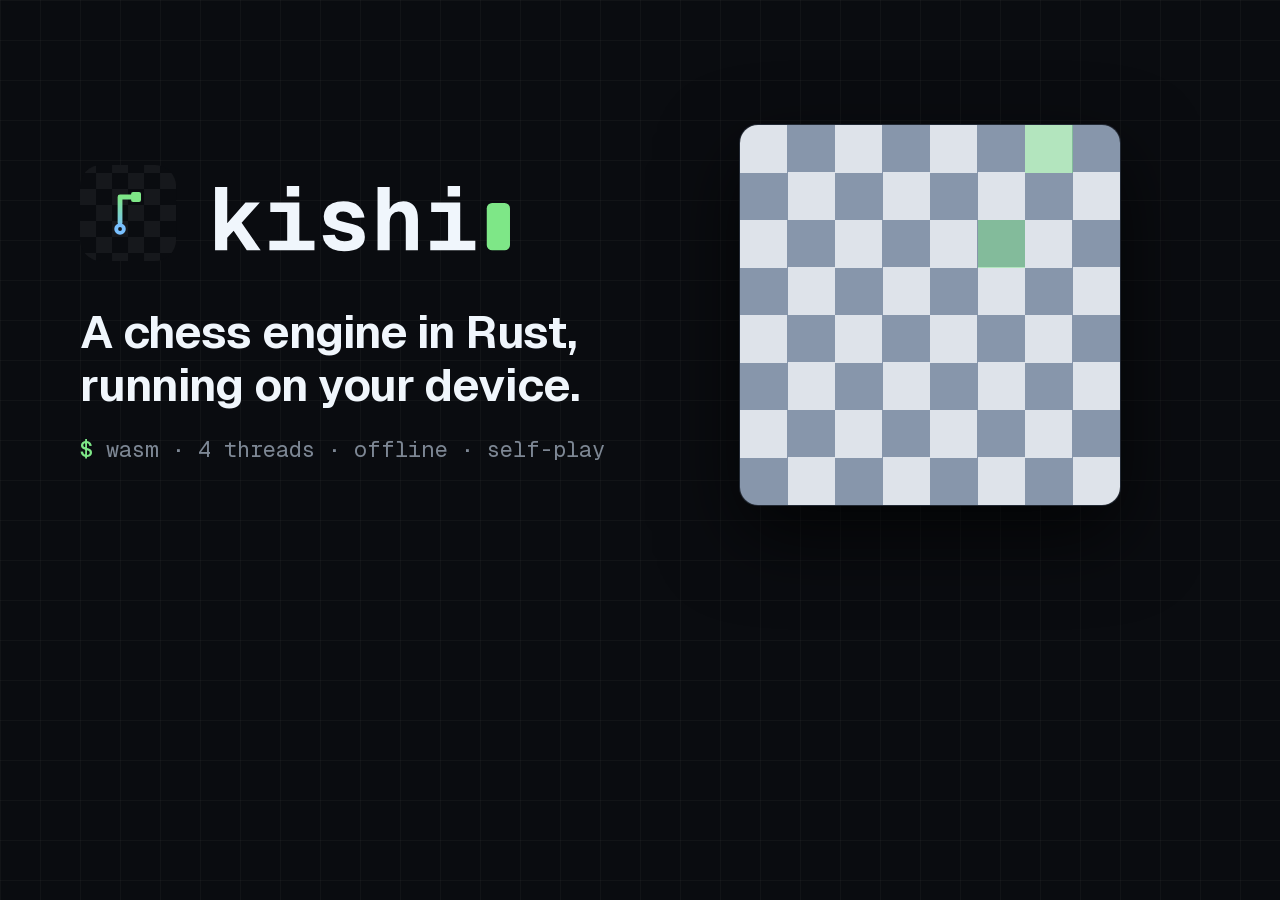
==== scripts/og.html @ 0c4dda13 "A new look: the knight's-move icon, a mono wordmark, and a dev-tool UI Brand: the icon is a knight's" ====
<!doctype html>
<!-- The social card, web/og.png: render at 1200x630, e.g. with headless Chrome. -->
<html><head><meta charset="utf-8"><style>
@font-face { font-family: Geist; src: url(../web/fonts/Geist-Variable.woff2); font-weight: 100 900; }
@font-face { font-family: "Geist Mono"; src: url(../web/fonts/GeistMono-Variable.woff2); font-weight: 100 900; }
html, body { margin: 0; width: 1200px; height: 630px; overflow: hidden; }
body {
  background: #0a0c10;
  background-image: linear-gradient(rgba(255,255,255,.03) 1px, transparent 1px), linear-gradient(90deg, rgba(255,255,255,.03) 1px, transparent 1px);
  background-size: 40px 40px;
  color: #c5ccd6; font-family: Geist, sans-serif;
  display: flex; align-items: center; gap: 64px; padding: 0 80px; box-sizing: border-box;
}
.left { flex: 1; }
.lockup { height: 96px; }
h1 { font-size: 46px; line-height: 1.15; letter-spacing: -0.02em; color: #f0f6fc; margin: 40px 0 0; font-weight: 650; }
p { font: 22px/1.4 "Geist Mono", monospace; color: #7d8794; margin: 22px 0 0; }
p b { color: #7ee787; font-weight: 500; }
.board { width: 380px; height: 380px; border-radius: 18px; overflow: hidden; flex: none;
  background: repeating-conic-gradient(#8796ab 0 25%, #dee3ea 0 50%) 0 0 / 25% 25%;
  box-shadow: 0 0 0 1px #222934, 0 30px 80px rgba(0,0,0,.7); position: relative; }
.board i { position: absolute; width: 12.5%; height: 12.5%; background-size: cover; }
.board .m { position: absolute; width: 12.5%; height: 12.5%; background: rgba(126,231,135,.45); }
</style></head><body>
<div class="left">
  <img class="lockup" src="../docs/brand/kishi-lockup-light.svg" alt="">
  <h1>A chess engine in Rust,<br>running on your device.</h1>
  <p><b>$</b> wasm · 4 threads · offline · self-play</p>
</div>
<div class="board" id="b"></div>
<script>
// The Italian Game after 4...Nf6, Kishi to move.
const fen = 'r1bqk2r/pppp1ppp/2n2n2/2b1p3/2B1P3/2NP1N2/PPP2PPP/R1BQK2R';
const b = document.getElementById('b');
for (const [sq] of [['f6'], ['g8']]) {
  const m = document.createElement('div'); m.className = 'm';
  m.style.left = (sq.charCodeAt(0) - 97) * 12.5 + '%'; m.style.top = (8 - sq[1]) * 12.5 + '%'; b.append(m);
}
fen.split('/').forEach((row, r) => { let f = 0; for (const c of row) {
  if (/\d/.test(c)) { f += +c; continue; }
  const i = document.createElement('i');
  i.style.backgroundImage = `url(../web/pieces/${c === c.toUpperCase() ? 'w' : 'b'}${c.toUpperCase()}.svg)`;
  i.style.left = f * 12.5 + '%'; i.style.top = r * 12.5 + '%'; b.append(i); f++; } });
</script>
</body></html>
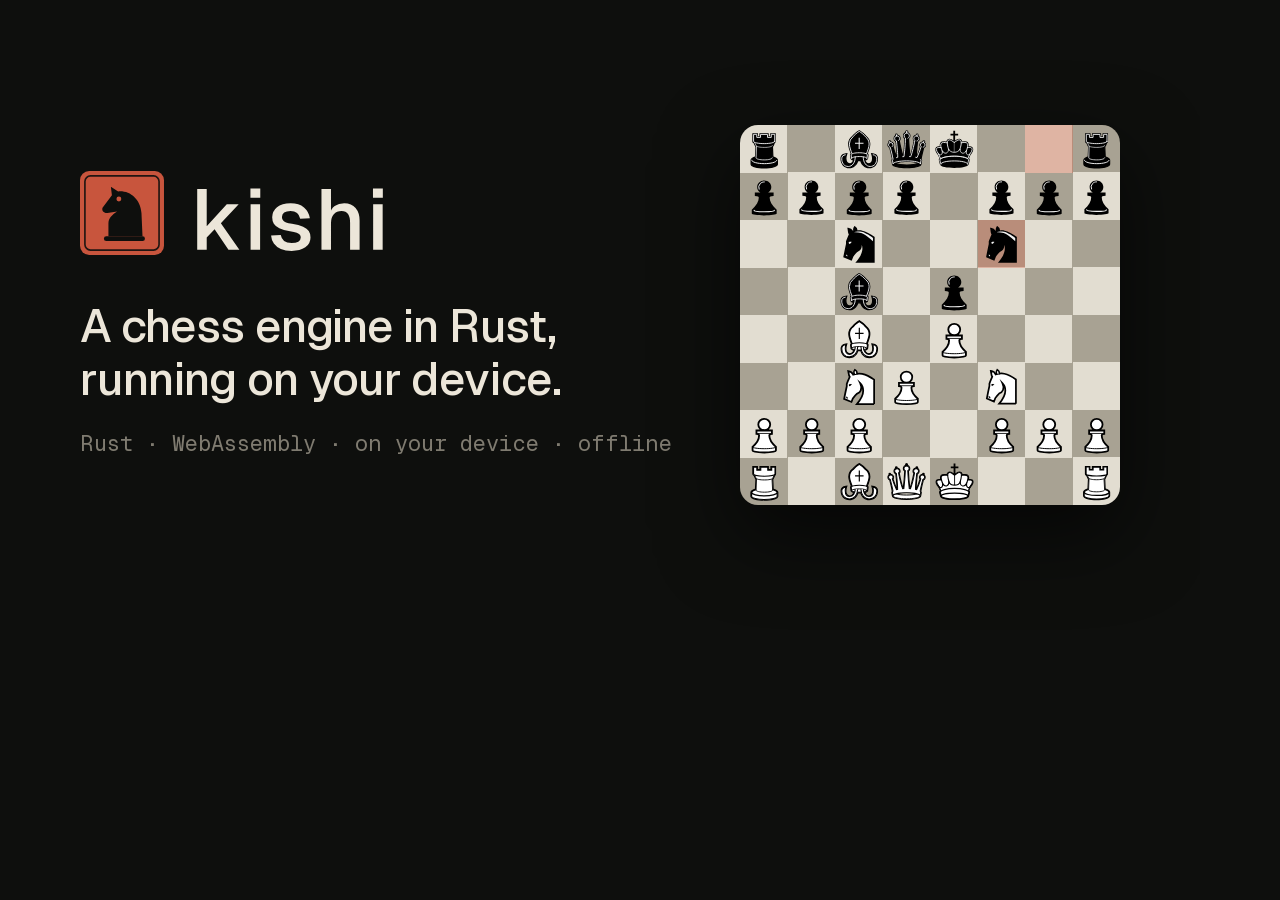
==== commit edc0e2d3: "Zen: the hanko seal, Chessnut pieces, and a quieter app Brand: the icon is a knight cut into a vermi" ====
--- a/scripts/og.html
+++ b/scripts/og.html
@@ -5,27 +5,27 @@
 @font-face { font-family: "Geist Mono"; src: url(../web/fonts/GeistMono-Variable.woff2); font-weight: 100 900; }
 html, body { margin: 0; width: 1200px; height: 630px; overflow: hidden; }
 body {
-  background: #0a0c10;
-  background-image: linear-gradient(rgba(255,255,255,.03) 1px, transparent 1px), linear-gradient(90deg, rgba(255,255,255,.03) 1px, transparent 1px);
+  background: #0e0f0d;
+  background-image: linear-gradient(rgba(255,255,255,0) 1px, transparent 1px), linear-gradient(90deg, rgba(255,255,255,0) 1px, transparent 1px);
   background-size: 40px 40px;
-  color: #c5ccd6; font-family: Geist, sans-serif;
+  color: #cdc7ba; font-family: Geist, sans-serif;
   display: flex; align-items: center; gap: 64px; padding: 0 80px; box-sizing: border-box;
 }
 .left { flex: 1; }
-.lockup { height: 96px; }
-h1 { font-size: 46px; line-height: 1.15; letter-spacing: -0.02em; color: #f0f6fc; margin: 40px 0 0; font-weight: 650; }
-p { font: 22px/1.4 "Geist Mono", monospace; color: #7d8794; margin: 22px 0 0; }
-p b { color: #7ee787; font-weight: 500; }
+.lockup { height: 84px; }
+h1 { font-size: 46px; line-height: 1.15; letter-spacing: -0.02em; color: #ece6d9; margin: 40px 0 0; font-weight: 500; }
+p { font: 22px/1.4 "Geist Mono", monospace; color: #7f7b70; margin: 22px 0 0; }
+p b { color: #d8644a; font-weight: 500; }
 .board { width: 380px; height: 380px; border-radius: 18px; overflow: hidden; flex: none;
-  background: repeating-conic-gradient(#8796ab 0 25%, #dee3ea 0 50%) 0 0 / 25% 25%;
-  box-shadow: 0 0 0 1px #222934, 0 30px 80px rgba(0,0,0,.7); position: relative; }
+  background: repeating-conic-gradient(#a8a293 0 25%, #e2ddd1 0 50%) 0 0 / 25% 25%;
+  box-shadow: 0 30px 80px rgba(0,0,0,.6); position: relative; }
 .board i { position: absolute; width: 12.5%; height: 12.5%; background-size: cover; }
-.board .m { position: absolute; width: 12.5%; height: 12.5%; background: rgba(126,231,135,.45); }
+.board .m { position: absolute; width: 12.5%; height: 12.5%; background: rgba(216,100,74,.34); }
 </style></head><body>
 <div class="left">
   <img class="lockup" src="../docs/brand/kishi-lockup-light.svg" alt="">
   <h1>A chess engine in Rust,<br>running on your device.</h1>
-  <p><b>$</b> wasm · 4 threads · offline · self-play</p>
+  <p>Rust · WebAssembly · on your device · offline</p>
 </div>
 <div class="board" id="b"></div>
 <script>
